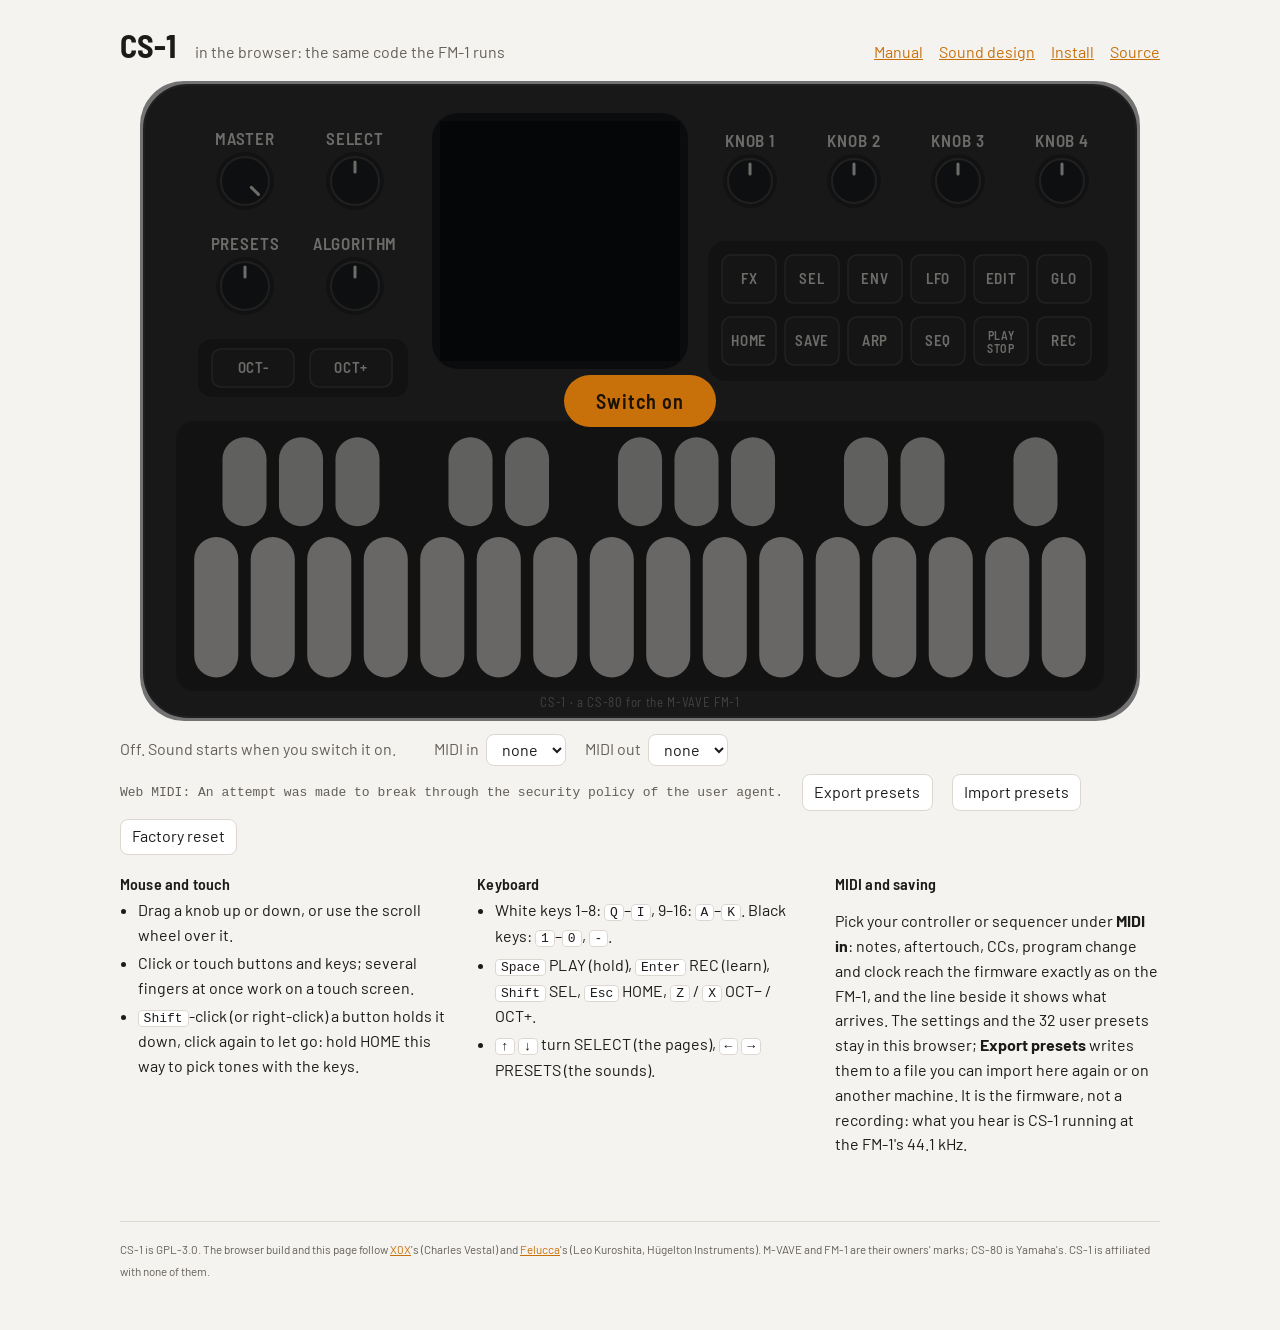
==== web/emu/index.html @ 23512d2c "CS-1: a CS-80-style synthesizer firmware for the M-VAVE FM-1 The firmware (eight voices of two CS-80" ====
<!doctype html>
<!-- SPDX-License-Identifier: GPL-3.0-only
     CS-1 in the browser: the firmware (cs1.wasm, web/emu/cs1_web.c) in an AudioWorklet (worklet.js) against a fake FM-1.
     The page draws the FM-1 and takes the mouse, touch, the keyboard and Web MIDI. The device drawing and the
     pointer / keyboard handling follow X0X's web/emu/index.html (charlesvestal/fm1-x0x, GPL-3.0), as JIANT's does. -->
<html lang="en">
<head>
<meta charset="utf-8">
<meta name="viewport" content="width=device-width, initial-scale=1">
<title>CS-1 in the browser</title>
<meta name="description" content="Play CS-1, the CS-80-style synthesizer firmware for the M-VAVE FM-1, in your browser: the same code the FM-1 runs.">
<link rel="icon" href="data:image/svg+xml,%3Csvg xmlns=%22http://www.w3.org/2000/svg%22 viewBox=%220 0 16 16%22%3E%3Crect width=%2216%22 height=%2216%22 rx=%223%22 fill=%22%23262424%22/%3E%3Crect x=%223%22 y=%225%22 width=%2210%22 height=%226%22 fill=%22%23ff9640%22/%3E%3C/svg%3E">
<link rel="preconnect" href="https://fonts.googleapis.com">
<link rel="preconnect" href="https://fonts.gstatic.com" crossorigin>
<link rel="stylesheet" href="https://fonts.googleapis.com/css2?family=Barlow:wght@400;600&family=Barlow+Semi+Condensed:wght@600;700&display=swap">
<link rel="stylesheet" href="../site.css">
<style>
  .device { position: relative; width: 100%; max-width: 1000px; margin: 0 auto; aspect-ratio: 1000 / 640; user-select: none; -webkit-user-select: none; -webkit-touch-callout: none; touch-action: manipulation; }
  .device svg { position: absolute; inset: 0; width: 100%; height: 100%; pointer-events: none; }
  .device canvas { position: absolute; left: 30%; top: 6.25%; width: 24%; height: 37.5%; image-rendering: pixelated; background: #000; border-radius: 2px; }
  .hit { position: absolute; touch-action: none; cursor: pointer; -webkit-tap-highlight-color: transparent; border-radius: 12px; }
  .hit.knob { cursor: ns-resize; border-radius: 50%; }
  .hit:focus-visible { outline: 2px solid var(--accent); outline-offset: 2px; }
  .btnface { transition: fill .06s; }
  .lit .btnface { fill: var(--accent); }
  .lit text.btn { fill: #1b1205; }
  .held .btnface, .held .keyface { stroke: var(--accent); stroke-width: 3; }
  .latched .btnface { stroke: #6fc3ff; stroke-width: 3; }
  .keyface { transition: fill .06s; }
  .lit .keyface.white { fill: #f3b25c; }
  .lit .keyface.black { fill: #e0902c; }
  .start[hidden] { display: none; }
  .start { position: absolute; inset: 0; display: grid; place-items: center; background: rgba(10, 11, 13, .55); border-radius: 4.4% / 6.9%; }
  .start button { font: 600 1.25rem "Barlow Semi Condensed", "Barlow", sans-serif; letter-spacing: .04em; padding: .7em 1.6em; background: var(--accent); color: #1b1205; border: 0; border-radius: 999px; cursor: pointer; }
  .start p { color: #fff; margin: .6rem 0 0; }
  .bar { display: flex; flex-wrap: wrap; align-items: center; gap: .5rem 1.2rem; margin: .8rem 0 1.2rem; color: var(--muted); }
  .bar select, .bar button { font: inherit; background: var(--card); color: var(--ink); border: 1px solid var(--rule); border-radius: 8px; padding: .3em .7em; }
  .bar label { display: inline-flex; gap: .4rem; align-items: center; }
  #monitor { font: 13px ui-monospace, Menlo, monospace; min-width: 11em; }
  .help { display: grid; grid-template-columns: repeat(auto-fit, minmax(260px, 1fr)); gap: 1rem 2rem; }
  .help h2 { font: 600 1rem "Barlow Semi Condensed", sans-serif; margin: 0 0 .3rem; }
  .help ul { margin: 0; padding-left: 1.1em; }
  .help li { margin: .2em 0; }
  .turn { display: none; color: var(--muted); margin: 0 0 .6rem; }
  @media (orientation: portrait) and (max-width: 700px) { .turn { display: block; } }
</style>
</head>
<body>
<main>
  <header>
    <h1><a href="../" title="CS-1 home">CS-1</a></h1>
    <p>in the browser: the same code the FM-1 runs</p>
    <nav><a href="../manual.html">Manual</a><a href="../sound.html">Sound design</a><a href="../#install">Install</a><a href="https://github.com/twochannels/CS-1">Source</a></nav>
  </header>
  <p class="turn">Turn your phone sideways for bigger controls.</p>
  <div class="device" id="device">
    <svg id="panel" viewBox="0 0 1000 640" role="application" aria-label="The FM-1: knobs, buttons, screen and keys"></svg>
    <canvas id="screen" width="240" height="240" aria-label="The FM-1 screen"></canvas>
    <div class="start" id="start"><div><button id="go" type="button">Switch on</button><p id="startmsg" hidden></p></div></div>
  </div>
  <div class="bar">
    <span id="status">Off. Sound starts when you switch it on.</span>
    <span id="cpu"></span>
    <label>MIDI in <select id="midiin"><option value="">none</option></select></label>
    <label>MIDI out <select id="midiout"><option value="">none</option></select></label>
    <span id="monitor"></span>
    <button id="export" type="button" title="Save the 32 user presets to a file">Export presets</button>
    <button id="import" type="button" title="Load user presets from a file (replaces the bank)">Import presets</button>
    <input id="importfile" type="file" accept=".cs1bank,application/octet-stream" hidden>
    <button id="reset" type="button" title="Forget the saved settings and the user presets and start again">Factory reset</button>
  </div>
  <section class="help">
    <div>
      <h2>Mouse and touch</h2>
      <ul>
        <li>Drag a knob up or down, or use the scroll wheel over it.</li>
        <li>Click or touch buttons and keys; several fingers at once work on a touch screen.</li>
        <li><kbd>Shift</kbd>-click (or right-click) a button holds it down, click again to let go: hold HOME this way to pick tones with the keys.</li>
      </ul>
    </div>
    <div>
      <h2>Keyboard</h2>
      <ul>
        <li>White keys 1–8: <kbd>Q</kbd>–<kbd>I</kbd>, 9–16: <kbd>A</kbd>–<kbd>K</kbd>. Black keys: <kbd>1</kbd>–<kbd>0</kbd>, <kbd>-</kbd>.</li>
        <li><kbd>Space</kbd> PLAY (hold), <kbd>Enter</kbd> REC (learn), <kbd>Shift</kbd> SEL, <kbd>Esc</kbd> HOME, <kbd>Z</kbd> / <kbd>X</kbd> OCT− / OCT+.</li>
        <li><kbd>↑</kbd> <kbd>↓</kbd> turn SELECT (the pages), <kbd>←</kbd> <kbd>→</kbd> PRESETS (the sounds).</li>
      </ul>
    </div>
    <div>
      <h2>MIDI and saving</h2>
      <p>Pick your controller or sequencer under <b>MIDI in</b>: notes, aftertouch, CCs, program change and clock reach the firmware exactly as on the FM-1, and the line beside it shows what arrives. The settings and the 32 user presets stay in this browser; <b>Export presets</b> writes them to a file you can import here again or on another machine. It is the firmware, not a recording: what you hear is CS-1 running at the FM-1's 44.1 kHz.</p>
    </div>
  </section>
  <footer><small>CS-1 is GPL-3.0. The browser build and this page follow <a href="https://github.com/charlesvestal/fm1-x0x">X0X</a>'s (Charles Vestal) and <a href="https://github.com/hugelton/Felucca">Felucca</a>'s (Leo Kuroshita, Hügelton Instruments). M-VAVE and FM-1 are their owners' marks; CS-80 is Yamaha's. CS-1 is affiliated with none of them.</small></footer>
</main>
<script type="module">
"use strict";
import { HOLD_MS } from "./worklet.js";
const NS = "http://www.w3.org/2000/svg";
const BTN = { "OCT-": 0, "OCT+": 1, FX: 2, SEL: 3, ENV: 4, LFO: 5, EDIT: 6, GLO: 7, HOME: 8, SAVE: 9, ARP: 10, SEQ: 11, PLAY: 12, REC: 13 };   // the firmware's ids
const ENC = { SELECT: 0, ALGORITHM: 1, KNOB1: 2, KNOB2: 3, KNOB3: 4, KNOB4: 5, PRESETS: 6 };
const WHITE_K = [0, 2, 4, 6, 7, 9, 11, 12, 14, 16, 18, 19, 21, 23, 24, 26];
const BLACK_K = [1, 3, 5, 8, 10, 13, 15, 17, 20, 22, 25];
const BLACK_AFTER = [0, 1, 2, 4, 5, 7, 8, 9, 11, 12, 14];
const BODY = "#2a2827", TRAY = "#1c1b1a", KEY_W = "#dcd9d2", KEY_B = "#cbc8c1", KNOB = "#151414", BTNC = "#232120", LABEL = "#e6e2da";
const $ = (id) => document.getElementById(id);

const svg = $("panel");
function el(tag, attrs, parent = svg) {
  const e = document.createElementNS(NS, tag);
  for (const [k, v] of Object.entries(attrs)) e.setAttribute(k, v);
  parent.appendChild(e);
  return e;
}
function text(parent, x, y, s, size, fill = LABEL, weight = 600) {
  const t = el("text", { x, y, "text-anchor": "middle", "font-family": "'Barlow Semi Condensed', 'Arial Narrow', Arial, sans-serif",
                         "font-size": size, "font-weight": weight, fill, "letter-spacing": ".05em", class: "btn", "pointer-events": "none" }, parent);
  t.textContent = s;
  return t;
}

// ---------------------------------------------------------------- the panel
el("rect", { x: 4, y: 4, width: 992, height: 632, rx: 44, fill: BODY });
el("rect", { x: 4, y: 4, width: 992, height: 632, rx: 44, fill: "none", stroke: "#3b3836", "stroke-width": 2 });
const knobs = {};
function knob(x, y, r, label, role, shown) {
  const g = el("g", { class: "ctl knob", tabindex: 0, role: "slider", "aria-label": shown || label });
  el("circle", { cx: x, cy: y, r: r + 5, fill: TRAY }, g);
  el("circle", { cx: x, cy: y, r, fill: KNOB, stroke: "#3d3a38", "stroke-width": 2 }, g);
  const ind = el("line", { x1: x, y1: y - r + 5, x2: x, y2: y - r + 15, stroke: LABEL, "stroke-width": 3, "stroke-linecap": "round" }, g);
  text(g, x, y - r - 12, shown || label, 17);
  el("circle", { cx: x, cy: y, r: r + 14, fill: "transparent" }, g);
  knobs[label] = { g, ind, x, y, angle: 0, role };
  return knobs[label];
}
knob(105, 100, 24, "MASTER", "master");
knob(215, 100, 24, "SELECT", ENC.SELECT);
knob(105, 205, 24, "PRESETS", ENC.PRESETS);
knob(215, 205, 24, "ALGORITHM", ENC.ALGORITHM);
for (let i = 0; i < 4; i++) knob(610 + i * 104, 100, 22, `KNOB${i + 1}`, ENC[`KNOB${i + 1}`], `KNOB ${i + 1}`);

const buttons = {};
function button(x, y, w, h, label, two) {
  const g = el("g", { class: "ctl", role: "button", "aria-label": label });
  el("rect", { x, y, width: w, height: h, rx: 9, fill: BTNC, stroke: "#403d3a", "stroke-width": 1.5, class: "btnface" }, g);
  if (two) { text(g, x + w / 2, y + h / 2 - 1, label, 12); text(g, x + w / 2, y + h / 2 + 12, two, 12); }
  else text(g, x + w / 2, y + h / 2 + 5, label, 15);
  buttons[label] = { g, bit: BTN[label] };
}
el("rect", { x: 58, y: 258, width: 210, height: 58, rx: 14, fill: TRAY });
button(72, 268, 82, 38, "OCT-"); button(170, 268, 82, 38, "OCT+");
el("rect", { x: 292, y: 32, width: 256, height: 256, rx: 26, fill: "#0e0d0d" });
el("rect", { x: 568, y: 160, width: 400, height: 140, rx: 18, fill: TRAY });
const ROW1 = ["FX", "SEL", "ENV", "LFO", "EDIT", "GLO"], ROW2 = ["HOME", "SAVE", "ARP", "SEQ", "PLAY", "REC"];
for (let i = 0; i < 6; i++) {
  button(582 + i * 63, 174, 54, 48, ROW1[i]);
  if (ROW2[i] === "PLAY") button(582 + i * 63, 236, 54, 48, "PLAY", "STOP"); else button(582 + i * 63, 236, 54, 48, ROW2[i]);
}
const keys = [];
(function keybed(x0, y0, w, h) {
  el("rect", { x: x0, y: y0, width: w, height: h, rx: 18, fill: TRAY });
  const pitch = (w - 24) / 16, kw = pitch * 0.78;
  for (let i = 0; i < 16; i++) {
    const g = el("g", { class: "ctl", role: "button", "aria-label": `white key ${i + 1}` });
    el("rect", { x: x0 + 12 + i * pitch + (pitch - kw) / 2, y: y0 + h * 0.43, width: kw, height: h * 0.52, rx: kw / 2, fill: KEY_W, class: "keyface white" }, g);
    keys[WHITE_K[i]] = { g };
  }
  BLACK_AFTER.forEach((a, k) => {
    const g = el("g", { class: "ctl", role: "button", "aria-label": `black key ${k + 1}` });
    el("rect", { x: x0 + 12 + (a + 1) * pitch - kw / 2, y: y0 + h * 0.06, width: kw, height: h * 0.33, rx: kw / 2, fill: KEY_B, class: "keyface black" }, g);
    keys[BLACK_K[k]] = { g };
  });
})(36, 340, 928, 270);
text(svg, 500, 626, "CS-1 · a CS-80 for the M-VAVE FM-1", 13, "#8a857d", 400);

// ---------------------------------------------------------------- touch targets (HTML over the picture: touch-action works there)
const device = $("device");
function hit(c, cls) {
  const b = c.g.getBBox(), d = document.createElement("div");
  d.className = "hit" + (cls ? " " + cls : "");
  Object.assign(d.style, { left: `${b.x / 10}%`, top: `${b.y / 6.4}%`, width: `${b.width / 10}%`, height: `${b.height / 6.4}%` });
  for (const a of ["role", "aria-label", "tabindex"]) if (c.g.hasAttribute(a)) { d.setAttribute(a, c.g.getAttribute(a)); c.g.removeAttribute(a); }
  c.g.setAttribute("aria-hidden", "true");
  d.addEventListener("touchstart", (e) => e.preventDefault(), { passive: false });
  device.insertBefore(d, $("start"));
  c.hit = d;
}
for (const k of Object.values(knobs)) hit(k, "knob");
for (const b of Object.values(buttons)) hit(b);
keys.forEach((k) => hit(k));

// ---------------------------------------------------------------- state and input
let node = null, btnMask = 0, keyMask = 0, latched = 0, master = 1023;
const btnHeldBy = new Map(), keyHeldBy = new Map();
const send = (m, t) => { if (node) node.port.postMessage(m, t || []); };
function syncButtons() {
  let m = latched;
  for (const b of btnHeldBy.values()) m |= 1 << b;
  if (m !== btnMask) { btnMask = m; send({ type: "buttons", mask: m }); }
  for (const b of Object.values(buttons)) {
    b.g.classList.toggle("held", !!(m & (1 << b.bit)));
    b.g.classList.toggle("latched", !!(latched & (1 << b.bit)));
    b.hit.setAttribute("aria-pressed", m & (1 << b.bit) ? "true" : "false");
  }
}
function syncKeys() {
  let m = 0;
  for (const k of keyHeldBy.values()) m |= 1 << k;
  if (m !== keyMask) { keyMask = m; send({ type: "keys", mask: m }); }
  keys.forEach((k, i) => k.g.classList.toggle("held", !!(m & (1 << i))));
}
for (const b of Object.values(buttons)) {
  b.hit.addEventListener("contextmenu", (e) => e.preventDefault());
  b.hit.addEventListener("pointerdown", (e) => {
    e.preventDefault();
    if (e.shiftKey || e.button === 2) { latched ^= 1 << b.bit; syncButtons(); return; }
    if (latched & (1 << b.bit)) { latched &= ~(1 << b.bit); syncButtons(); return; }
    b.hit.setPointerCapture(e.pointerId);
    btnHeldBy.set("p" + e.pointerId, b.bit);
    syncButtons();
  });
}
keys.forEach((k, i) => {
  k.hit.addEventListener("pointerdown", (e) => { e.preventDefault(); k.hit.setPointerCapture(e.pointerId); keyHeldBy.set("p" + e.pointerId, i); syncKeys(); });
});
function pointerUp(e) {
  const id = "p" + e.pointerId;
  if (btnHeldBy.delete(id)) syncButtons();
  if (keyHeldBy.delete(id)) syncKeys();
}
device.addEventListener("pointerup", pointerUp);
device.addEventListener("pointercancel", pointerUp);
device.addEventListener("lostpointercapture", pointerUp);

function drawKnob(k) { k.ind.setAttribute("transform", `rotate(${k.angle} ${k.x} ${k.y})`); }
function turn(k, n) {
  if (!n) return;
  if (k.role === "master") {
    master = Math.max(0, Math.min(1023, master + n * 16));
    k.angle = -135 + 270 * master / 1023;
    send({ type: "master", value: master });
  } else {
    k.angle = (k.angle + n * 18) % 360;
    send({ type: "enc", id: k.role, n });
  }
  drawKnob(k);
}
for (const k of Object.values(knobs)) {
  if (k.role === "master") { k.angle = -135 + 270 * master / 1023; drawKnob(k); }
  let drag = null, wheel = 0;
  k.hit.addEventListener("pointerdown", (e) => { e.preventDefault(); k.hit.setPointerCapture(e.pointerId); drag = { y: e.clientY, acc: 0 }; });
  k.hit.addEventListener("pointermove", (e) => {
    if (!drag) return;
    drag.acc += drag.y - e.clientY; drag.y = e.clientY;
    const step = k.role === "master" ? 3 : 7, n = Math.trunc(drag.acc / step);
    if (n) { drag.acc -= n * step; turn(k, n); }
  });
  const end = () => { drag = null; };
  k.hit.addEventListener("pointerup", end); k.hit.addEventListener("pointercancel", end);
  k.hit.addEventListener("wheel", (e) => {
    e.preventDefault();
    const dy = e.deltaMode === 1 ? e.deltaY * 33 : e.deltaY;
    if (Math.abs(dy) >= 50) { turn(k, dy < 0 ? 1 : -1); wheel = 0; return; }
    wheel -= dy;
    const n = Math.trunc(wheel / 25);
    if (n) { wheel -= n * 25; turn(k, n); }
  }, { passive: false });
  k.hit.addEventListener("keydown", (e) => {
    if (e.key === "ArrowUp" || e.key === "ArrowRight") { turn(k, 1); e.preventDefault(); e.stopPropagation(); }
    if (e.key === "ArrowDown" || e.key === "ArrowLeft") { turn(k, -1); e.preventDefault(); e.stopPropagation(); }
  });
}
const KEYMAP = {};
"qwertyui".split("").forEach((c, i) => KEYMAP["Key" + c.toUpperCase()] = { key: WHITE_K[i] });
"asdfghjk".split("").forEach((c, i) => KEYMAP["Key" + c.toUpperCase()] = { key: WHITE_K[8 + i] });
"1234567890".split("").forEach((c, i) => KEYMAP["Digit" + c] = { key: BLACK_K[i] });
KEYMAP.Minus = { key: BLACK_K[10] };
Object.assign(KEYMAP, { Space: { btn: BTN.PLAY }, Enter: { btn: BTN.REC }, ShiftLeft: { btn: BTN.SEL }, ShiftRight: { btn: BTN.SEL },
                        Escape: { btn: BTN.HOME }, KeyZ: { btn: BTN["OCT-"] }, KeyX: { btn: BTN["OCT+"] } });
addEventListener("keydown", (e) => {
  if (!node || e.metaKey || e.ctrlKey || e.altKey || e.target.tagName === "SELECT") return;
  if (e.code === "ArrowUp" || e.code === "ArrowDown") { turn(knobs.SELECT, e.code === "ArrowUp" ? 1 : -1); e.preventDefault(); return; }
  if (e.code === "ArrowRight" || e.code === "ArrowLeft") { turn(knobs.PRESETS, e.code === "ArrowRight" ? 1 : -1); e.preventDefault(); return; }
  const m = KEYMAP[e.code];
  if (!m) return;
  e.preventDefault();
  if (e.repeat) return;
  if (m.key !== undefined) { keyHeldBy.set("k" + e.code, m.key); syncKeys(); }
  else { btnHeldBy.set("k" + e.code, m.btn); syncButtons(); }
});
addEventListener("keyup", (e) => {
  const id = "k" + e.code;
  if (keyHeldBy.delete(id)) syncKeys();
  if (btnHeldBy.delete(id)) syncButtons();
});
addEventListener("blur", () => {
  for (const id of [...btnHeldBy.keys()]) if (id[0] === "k") btnHeldBy.delete(id);
  for (const id of [...keyHeldBy.keys()]) if (id[0] === "k") keyHeldBy.delete(id);
  syncButtons(); syncKeys();
});

// ---------------------------------------------------------------- screen and lights
const ctx = $("screen").getContext("2d"), img = ctx.createImageData(240, 240);
function drawScreen(fb) {
  const d = img.data;
  for (let i = 0, j = 0; i < 240 * 240; i++, j += 4) {
    const c = fb[i];
    d[j] = (c >> 11) * 255 / 31; d[j + 1] = ((c >> 5) & 63) * 255 / 63; d[j + 2] = (c & 31) * 255 / 31; d[j + 3] = 255;
  }
  ctx.putImageData(img, 0, 0);
}
function drawLights([b, k]) {
  for (const x of Object.values(buttons)) x.g.classList.toggle("lit", !!(b & (1 << x.bit)));
  keys.forEach((x, i) => x.g.classList.toggle("lit", !!(k & (1 << i))));
}

// ---------------------------------------------------------------- storage: the settings sector and the user bank, in this browser
const SETTINGS_KEY = "cs1-settings", BANK_KEY = "cs1-bank";
const b64 = (u8) => { let s = ""; for (const c of u8) s += String.fromCharCode(c); return btoa(s); };
const unb64 = (s) => Uint8Array.from(atob(s), (c) => c.charCodeAt(0));
const loadBlob = (key) => { try { const s = localStorage.getItem(key); return s ? unb64(s).buffer : null; } catch { return null; } };
const saveBlob = (key, u8) => { try { localStorage.setItem(key, b64(u8)); } catch {} };
let bankNow = null;
$("export").addEventListener("click", () => {
  const data = bankNow || loadBlob(BANK_KEY);
  if (!data) { $("status").textContent = "No user presets yet: save one first (SAVE, PRESETS, SAVE)."; return; }
  const a = document.createElement("a");
  a.href = URL.createObjectURL(new Blob([data], { type: "application/octet-stream" }));
  a.download = "cs1-presets.cs1bank"; a.click(); URL.revokeObjectURL(a.href);
});
$("import").addEventListener("click", () => $("importfile").click());
$("importfile").addEventListener("change", async (e) => {
  const f = e.target.files[0]; if (!f) return;
  const data = new Uint8Array(await f.arrayBuffer());
  if (data.length !== 4096) { $("status").textContent = `Not a CS-1 preset bank (${data.length} bytes, expected 4096).`; return; }
  saveBlob(BANK_KEY, data);
  $("status").textContent = "Presets imported: switching on again to load them.";
  location.reload();
});
$("reset").addEventListener("click", () => {
  if (!confirm("Forget the saved settings and the 32 user presets, and start again from the factory state?")) return;
  try { localStorage.removeItem(SETTINGS_KEY); localStorage.removeItem(BANK_KEY); } catch {}
  location.reload();
});

// ---------------------------------------------------------------- Web MIDI
let midiOut = null;
async function setupMidi() {
  if (!navigator.requestMIDIAccess) { $("monitor").textContent = "Web MIDI needs Chrome or Edge"; return; }
  try {
    const access = await navigator.requestMIDIAccess({ sysex: false });
    const fill = () => {
      for (const [sel, ports] of [[$("midiin"), access.inputs], [$("midiout"), access.outputs]]) {
        const was = sel.value;
        sel.innerHTML = '<option value="">none</option>';
        for (const p of ports.values()) { const o = document.createElement("option"); o.value = p.id; o.textContent = p.name; sel.appendChild(o); }
        sel.value = [...sel.options].some((o) => o.value === was) ? was : "";
      }
    };
    fill(); access.onstatechange = fill;
    let current = null, clocks = 0;
    const onMidi = (e) => {
      const [st, d1 = 0, d2 = 0] = e.data;
      if (st < 0x80 || (st >= 0xF0 && st !== 0xF8 && st !== 0xFA && st !== 0xFB && st !== 0xFC)) return;
      const kind = st & 0xF0, chan = (st & 15) + 1;
      if (st === 0xF8) { if (++clocks % 24 === 0) $("monitor").textContent = "clock running"; }
      else $("monitor").textContent = kind === 0xB0 ? `ch${chan} CC ${d1} = ${d2}` : kind === 0x90 && d2 ? `ch${chan} note ${d1} vel ${d2}`
                                    : kind === 0xD0 ? `ch${chan} pressure ${d1}` : kind === 0xA0 ? `ch${chan} poly AT ${d1} ${d2}` : kind === 0xC0 ? `ch${chan} program ${d1}`
                                    : kind === 0xE0 ? `ch${chan} bend` : st === 0xFA ? "start" : st === 0xFC ? "stop" : $("monitor").textContent;
      send({ type: "midi", data: [st, d1, d2] });
    };
    $("midiin").addEventListener("change", () => {
      if (current) current.onmidimessage = null;
      current = access.inputs.get($("midiin").value) || null;
      if (current) current.onmidimessage = onMidi;
    });
    $("midiout").addEventListener("change", () => { midiOut = access.outputs.get($("midiout").value) || null; });
  } catch (err) { $("monitor").textContent = `Web MIDI: ${err.message}`; }
}
setupMidi();

// ---------------------------------------------------------------- switch on: the audio context, the worklet, the firmware
$("go").addEventListener("click", async () => {
  $("go").disabled = true; $("startmsg").hidden = false; $("startmsg").textContent = "Loading…";
  try {
    const ac = new AudioContext({ sampleRate: 44100, latencyHint: "interactive" });
    const [wasm] = await Promise.all([
      fetch("cs1.wasm").then((r) => { if (!r.ok) throw new Error(`cs1.wasm: ${r.status}`); return r.arrayBuffer(); }),
      ac.audioWorklet.addModule("worklet.js")]);
    node = new AudioWorkletNode(ac, "cs1", { numberOfInputs: 0, numberOfOutputs: 1, outputChannelCount: [2] });
    node.connect(ac.destination);
    node.port.onmessage = (e) => {
      const m = e.data;
      if (m.type === "ready") {
        $("start").hidden = true;
        $("status").textContent = `On, at ${m.rate} Hz${ac.sampleRate !== m.rate ? ` (the browser resamples from ${ac.sampleRate})` : ""}.`;
        const want = new URLSearchParams(location.search).get("sound");   // ?sound=N: the manual opens a sound
        if (want !== null) setTimeout(() => send({ type: "midi", data: [0xC0, +want & 127, 0] }), 400);
      } else if (m.type === "error") { $("startmsg").textContent = `Could not start: ${m.message}`; $("go").disabled = false; }
      else if (m.type === "frame") {
        if (m.fb) drawScreen(m.fb);
        if (m.leds) drawLights(m.leds);
        if (m.settings) saveBlob(SETTINGS_KEY, m.settings);
        if (m.bank) { bankNow = m.bank.buffer; saveBlob(BANK_KEY, m.bank); }
        if (m.load !== undefined) $("cpu").textContent = `device ${Math.round(m.load * 100)} % of real time`;
        if (m.midi && midiOut) for (const d of m.midi) { try { midiOut.send(d); } catch {} }
      }
    };
    const settings = loadBlob(SETTINGS_KEY), bank = loadBlob(BANK_KEY);
    node.port.postMessage({ type: "load", wasm, settings, bank, master }, [wasm, settings, bank].filter(Boolean));
    document.addEventListener("visibilitychange", () => send({ type: "visible", on: !document.hidden }));
  } catch (err) { $("startmsg").textContent = `Could not start: ${err.message}`; $("go").disabled = false; }
});
</script>
</body>
</html>
---- web/site.css ----
/* SPDX-License-Identifier: GPL-3.0-only */
/* CS-1's site and emulator pages: a light or dark ground, warm charcoal cards, the panel's orange as the accent.
 * After X0X's page styles (charlesvestal/fm1-x0x, GPL-3.0). */
:root { --ground: #f4f3f0; --ink: #1d1b19; --muted: #645f58; --rule: #dcd8d1; --accent: #c8700a; --card: #fff; --panel: #262424; color-scheme: light; }
@media (prefers-color-scheme: dark) {
  :root:not([data-theme="light"]) { --ground: #141312; --ink: #e8e4dc; --muted: #9c968c; --rule: #2f2c29; --accent: #f0a043; --card: #1c1a19; color-scheme: dark; }
}
:root[data-theme="dark"] { --ground: #141312; --ink: #e8e4dc; --muted: #9c968c; --rule: #2f2c29; --accent: #f0a043; --card: #1c1a19; color-scheme: dark; }
body { background: var(--ground); color: var(--ink); margin: 0; padding-inline: 16px; padding-block: 28px 48px;
       font: 400 16px/1.55 "Barlow", "Helvetica Neue", Arial, sans-serif; }
main { max-width: 1040px; margin: 0 auto; }
header { display: flex; flex-wrap: wrap; align-items: baseline; gap: .4rem 1.2rem; margin: 0 0 1rem; }
h1 { font: 700 2rem/1.1 "Barlow Semi Condensed", "Barlow", sans-serif; margin: 0; }
h1 a { color: inherit; text-decoration: none; }
header p { margin: 0; color: var(--muted); }
header nav { margin-left: auto; display: flex; gap: 1rem; flex-wrap: wrap; }
a { color: var(--accent); }
h2 { font: 700 1.5rem/1.2 "Barlow Semi Condensed", "Barlow", sans-serif; margin: 2.2rem 0 .6rem; letter-spacing: .01em; }
h3 { font: 600 1.15rem/1.3 "Barlow Semi Condensed", "Barlow", sans-serif; margin: 1.6rem 0 .4rem; }
p, li { max-width: 72ch; }
kbd, code { font: 13px/1.6 ui-monospace, Menlo, Consolas, monospace; background: var(--card); border: 1px solid var(--rule); border-radius: 4px; padding: 0 5px; }
pre { background: var(--card); border: 1px solid var(--rule); border-radius: 8px; padding: 12px 14px; overflow-x: auto; }
pre code { border: 0; padding: 0; background: none; }
table { border-collapse: collapse; width: 100%; margin: .6rem 0 1.2rem; font-size: 15px; }
th, td { text-align: left; vertical-align: top; padding: .4rem .6rem; border-bottom: 1px solid var(--rule); }
th { color: var(--muted); font-weight: 600; }
td.k { white-space: nowrap; font-family: "Barlow Semi Condensed", sans-serif; font-weight: 600; letter-spacing: .04em; }
.cards { display: grid; grid-template-columns: repeat(auto-fit, minmax(240px, 1fr)); gap: 1rem; margin: 1rem 0; }
.card { background: var(--card); border: 1px solid var(--rule); border-radius: 12px; padding: 1rem 1.1rem; }
.card h3 { margin-top: 0; }
.card p:last-child { margin-bottom: 0; }
.shot { display: grid; grid-template-columns: repeat(auto-fit, minmax(200px, 1fr)); gap: 1rem; margin: 1rem 0; }
.shot figure { margin: 0; }
.shot img { width: 100%; image-rendering: pixelated; border-radius: 8px; border: 1px solid var(--rule); }
.shot figcaption { color: var(--muted); font-size: 14px; margin-top: .3rem; }
.try { display: inline-block; background: var(--accent); color: #1b1205; text-decoration: none; font: 600 .95rem "Barlow Semi Condensed", sans-serif; letter-spacing: .04em; padding: .35em 1em; border-radius: 999px; margin: .2rem .4rem .2rem 0; }
.cap { display: inline-block; width: 1em; height: .6em; border-radius: 2px; vertical-align: middle; margin-right: .3em; border: 1px solid rgba(0,0,0,.25); }
.cap.w { background: #ecea e2; background: #ecece4; } .cap.g { background: #00965c; } .cap.r { background: #d62838; } .cap.k { background: #3e3e44; } .cap.y { background: #ecc828; } .cap.s { background: #a0a0a8; }
.note { border-left: 3px solid var(--accent); padding: .2rem 0 .2rem .9rem; color: var(--muted); }
footer { margin-top: 3rem; color: var(--muted); font-size: 14px; border-top: 1px solid var(--rule); padding-top: 1rem; }
.toc { columns: 2; column-gap: 2rem; font-size: 15px; } .toc li { break-inside: avoid; }
@media (max-width: 640px) { .toc { columns: 1; } }
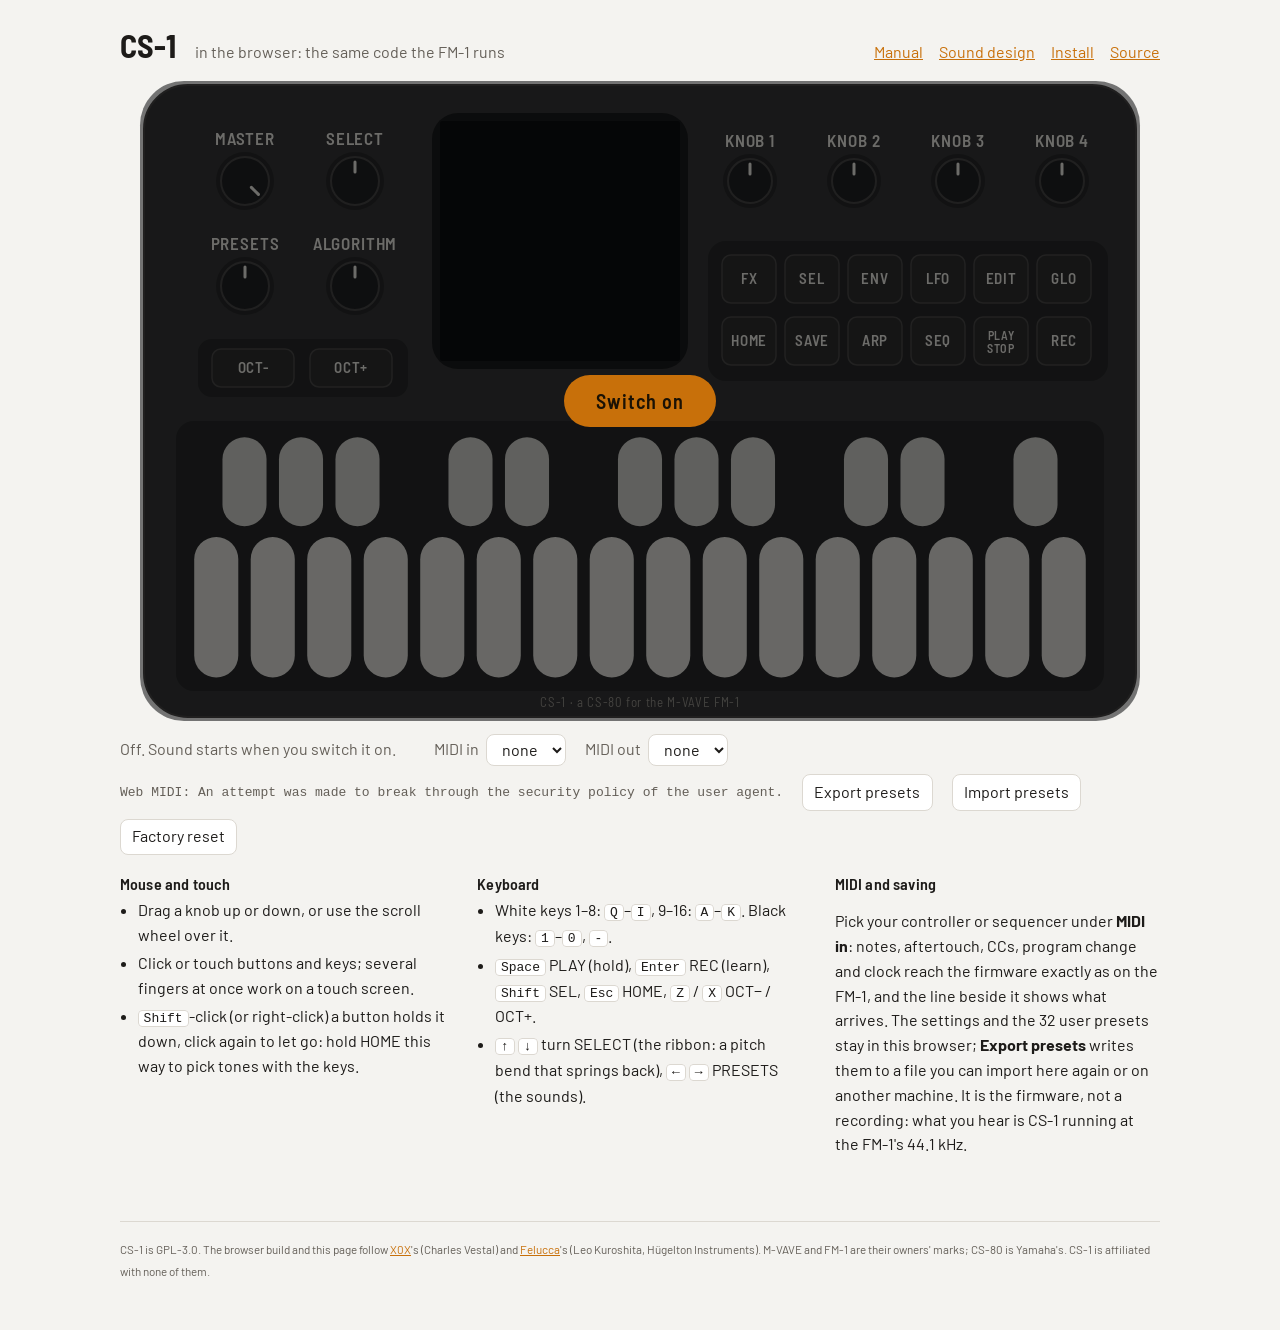
==== commit d5114a40: "The SELECT encoder is the ribbon A detent bends RANGE cents (5 .. 200, exponential), up to two octav" ====
--- a/web/emu/index.html
+++ b/web/emu/index.html
@@ -50,7 +50,7 @@
   <header>
     <h1><a href="../" title="CS-1 home">CS-1</a></h1>
     <p>in the browser: the same code the FM-1 runs</p>
-    <nav><a href="../manual.html">Manual</a><a href="../sound.html">Sound design</a><a href="../#install">Install</a><a href="https://github.com/twochannels/CS-1">Source</a></nav>
+    <nav><a href="../manual.html">Manual</a><a href="../sound.html">Sound design</a><a href="../install.html">Install</a><a href="https://github.com/twochannels/CS-1">Source</a></nav>
   </header>
   <p class="turn">Turn your phone sideways for bigger controls.</p>
   <div class="device" id="device">
@@ -83,7 +83,7 @@
       <ul>
         <li>White keys 1–8: <kbd>Q</kbd>–<kbd>I</kbd>, 9–16: <kbd>A</kbd>–<kbd>K</kbd>. Black keys: <kbd>1</kbd>–<kbd>0</kbd>, <kbd>-</kbd>.</li>
         <li><kbd>Space</kbd> PLAY (hold), <kbd>Enter</kbd> REC (learn), <kbd>Shift</kbd> SEL, <kbd>Esc</kbd> HOME, <kbd>Z</kbd> / <kbd>X</kbd> OCT− / OCT+.</li>
-        <li><kbd>↑</kbd> <kbd>↓</kbd> turn SELECT (the pages), <kbd>←</kbd> <kbd>→</kbd> PRESETS (the sounds).</li>
+        <li><kbd>↑</kbd> <kbd>↓</kbd> turn SELECT (the ribbon: a pitch bend that springs back), <kbd>←</kbd> <kbd>→</kbd> PRESETS (the sounds).</li>
       </ul>
     </div>
     <div>
